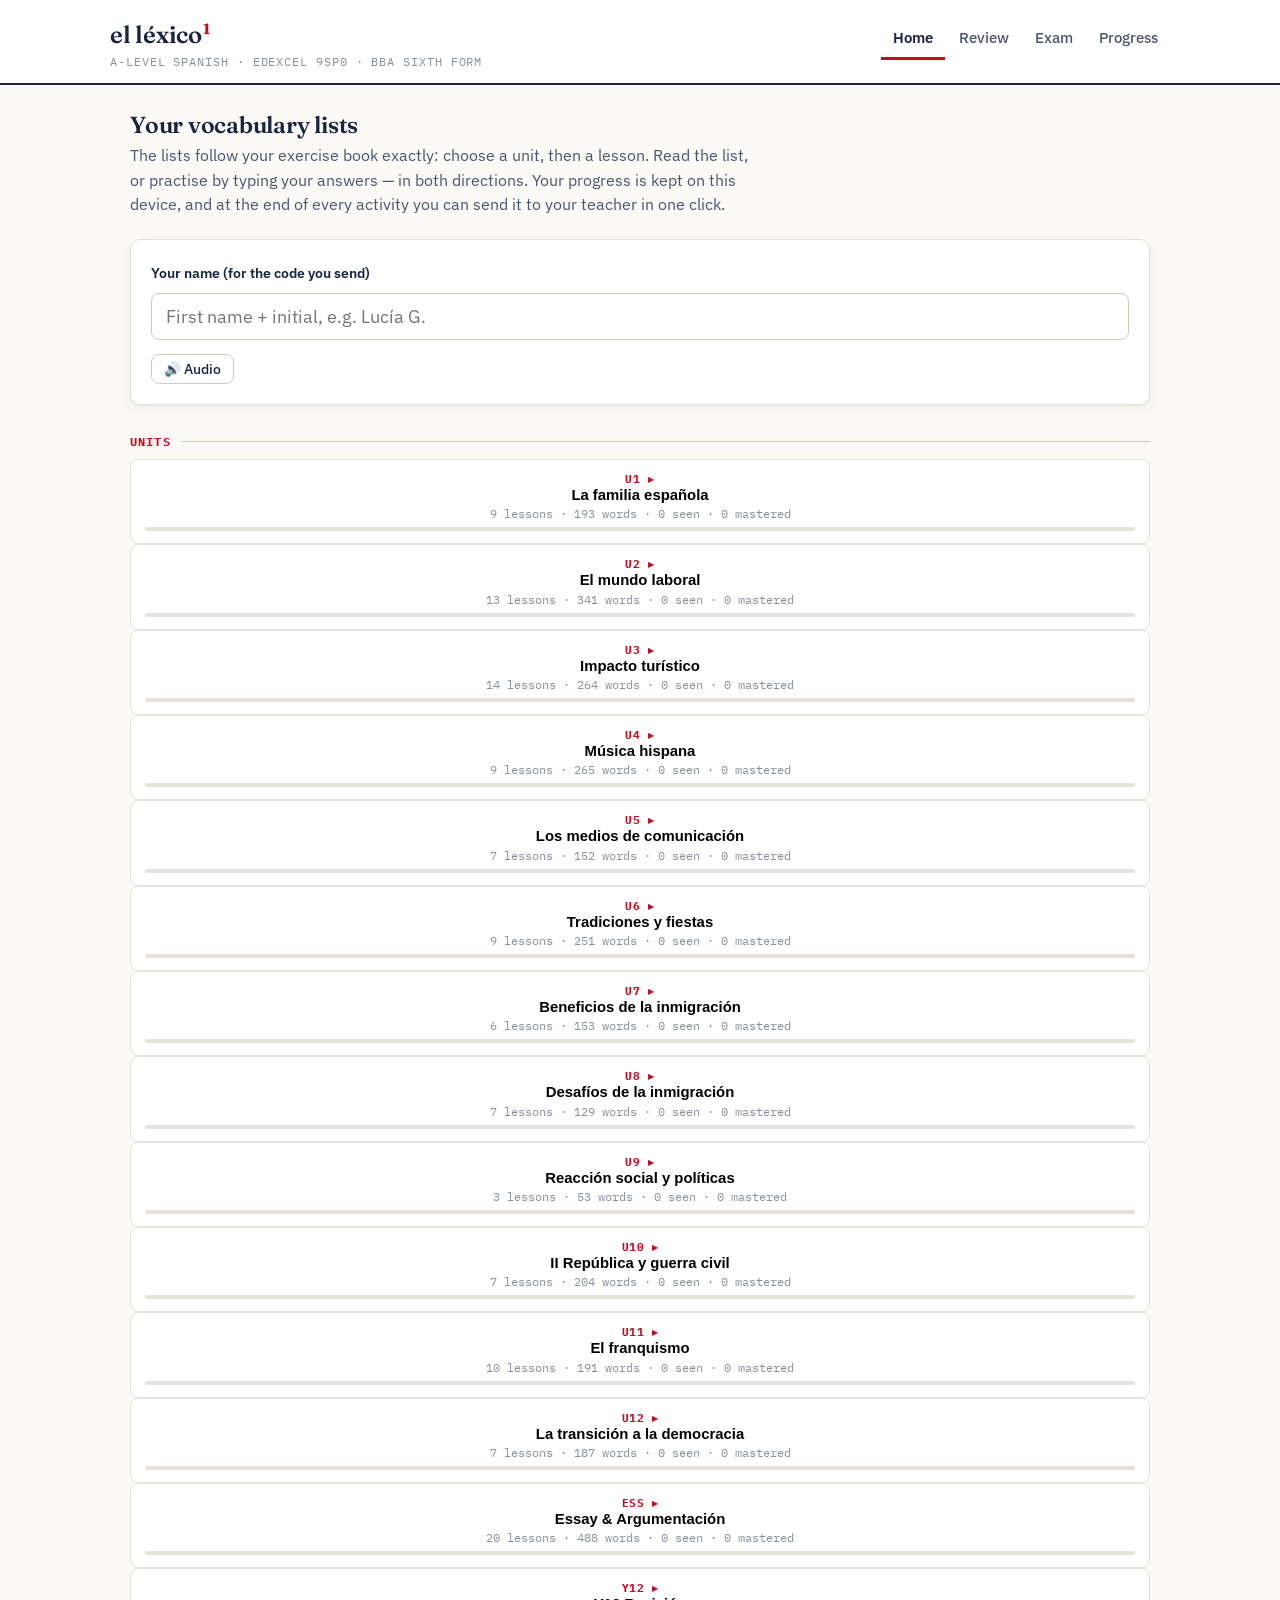
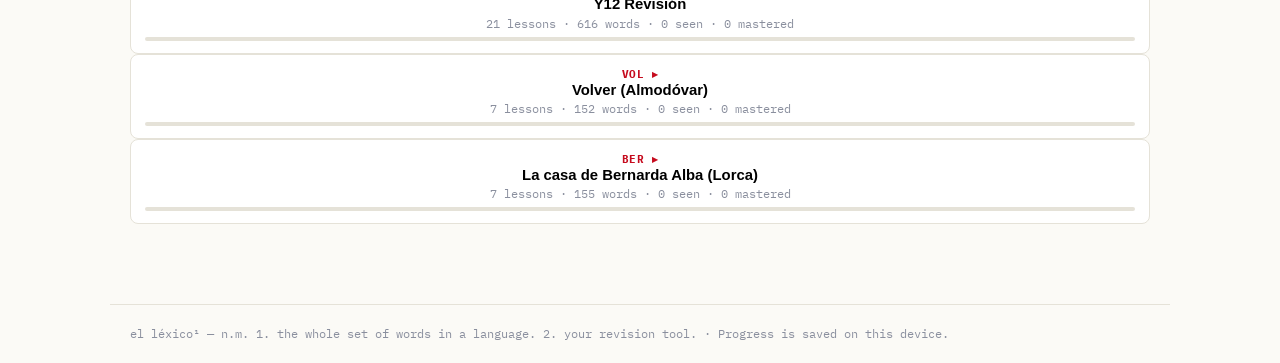
==== index.html @ 32680b87 "Add files via upload" ====
<!DOCTYPE html>
<html lang="en">
<head>
<meta charset="UTF-8">
<meta name="viewport" content="width=device-width, initial-scale=1.0">
<title>El Léxico · A-Level Spanish BBA</title>
<meta name="description" content="A-Level Spanish vocabulary (Edexcel 9SP0): the lists from your exercise book, written answers in both directions, progress you can send to your teacher.">
<link rel="preconnect" href="https://fonts.googleapis.com">
<link rel="preconnect" href="https://fonts.gstatic.com" crossorigin>
<link href="https://fonts.googleapis.com/css2?family=Fraunces:opsz,wght@9..144,400;9..144,600;9..144,700&family=IBM+Plex+Sans:ital,wght@0,400;0,500;0,600;1,400&family=IBM+Plex+Mono:wght@400;700&display=swap" rel="stylesheet">
<link rel="stylesheet" href="style.css">
</head>
<body>
<header class="site">
  <div class="site-inner">
    <div>
      <div class="brand">el léxico<sup>1</sup></div>
      <div class="brand-sub">A-Level Spanish · Edexcel 9SP0 · BBA Sixth Form</div>
    </div>
    <nav class="tabs" aria-label="Main navigation">
      <button id="tab-accueil" aria-selected="true">Home</button>
      <button id="tab-revision" aria-selected="false">Review</button>
      <button id="tab-examen" aria-selected="false">Exam</button>
      <button id="tab-suivi" aria-selected="false">Progress</button>
    </nav>
  </div>
</header>

<div id="sendbar" class="sendbar hidden" role="status"></div>

<main>
  <section id="view-accueil"></section>
  <section id="view-revision" class="hidden"></section>
  <section id="view-examen" class="hidden"></section>
  <section id="view-suivi" class="hidden"></section>
</main>

<footer class="site">
  el léxico¹ — n.m. 1. the whole set of words in a language. 2. your revision tool.
  · Progress is saved on this device.
</footer>

<script src="data/corpus.js"></script>
<script src="data/synonyms.js"></script>
<script src="data/genero.js"></script>
<script src="assignments.js"></script>
<script src="app.js"></script>
</body>
</html>
---- style.css ----
/* Le Lexique — design system
   Direction: French lexicography. Dictionary-entry cards, red homograph
   numerals as the signature, ink blue + Robert red on near-white paper. */

:root{
  --paper:#FBFAF6;
  --card:#FFFFFF;
  --ink:#1A2440;
  --ink-soft:#4A5570;
  --muted:#8A8F9E;
  --rouge:#C60B1E;      /* rojo bandera — numerals, accents */
  --bleu:#2B4C9B;       /* actions, links */
  --bleu-pale:#EDF1FA;
  --vert:#2E7D52;       /* correct */
  --vert-pale:#EAF4EE;
  --rouge-pale:#FBEDEE;
  --line:#E5E2D8;
  --line-strong:#CFCBBD;
  --radius:10px;
  --shadow:0 1px 2px rgba(26,36,64,.06), 0 4px 16px rgba(26,36,64,.05);
  --font-display:"Fraunces", Georgia, serif;
  --font-body:"IBM Plex Sans", system-ui, sans-serif;
  --font-mono:"IBM Plex Mono", ui-monospace, monospace;
}

*{box-sizing:border-box}
html{-webkit-text-size-adjust:100%}
body{
  margin:0; background:var(--paper); color:var(--ink);
  font-family:var(--font-body); font-size:16px; line-height:1.55;
}
:focus-visible{outline:2px solid var(--bleu); outline-offset:2px; border-radius:4px}
@media (prefers-reduced-motion:reduce){
  *,*::before,*::after{animation:none!important; transition:none!important}
}

/* ── the strip that says what the teacher has ──
   It sits under the header on every tab, so the answer to "has my teacher
   seen this?" is never more than a glance away. Amber when something is
   waiting, green when nothing is. */
.sendbar{
  border-bottom:1px solid var(--line-strong);
  background:var(--bleu-pale);
  padding:0 20px;
  font-size:.9rem;
}
.sendbar.hidden{display:none}
.sendbar-inner{
  max-width:1060px; margin:0 auto; padding:9px 0;
  display:flex; align-items:center; gap:12px; flex-wrap:wrap;
}
.sendbar .dot{
  width:9px; height:9px; border-radius:50%; flex:0 0 auto; background:var(--bleu);
}
.sendbar .txt{flex:1; min-width:200px; line-height:1.4}
.sendbar .txt b{font-weight:600}
.sendbar .ago{color:var(--ink-soft)}
.sendbar.waiting{background:#FDF6EC; border-bottom-color:#E4CFA6}
.sendbar.waiting .dot{background:#B07B12}
.sendbar.clear{background:var(--vert-pale); border-bottom-color:#BFD9CB}
.sendbar.clear .dot{background:var(--vert)}
.sendbar .btn{padding:5px 12px; font-size:.85rem}
@media print{.sendbar{display:none}}

/* ── the send panel at the end of an activity ── */
.send-card{margin-top:14px; border-color:var(--bleu)!important}
.send-card .send-what{font-size:.9rem; color:var(--ink-soft); margin:2px 0 0}
.send-card .btn.primary{font-size:1rem; padding:10px 18px}
.send-name{margin-top:10px}

/* ── header ── */
header.site{
  border-bottom:2px solid var(--ink);
  background:var(--card);
  padding:0 20px;
}
.site-inner{max-width:1060px; margin:0 auto; display:flex; align-items:baseline; gap:18px; flex-wrap:wrap; padding:16px 0 12px}
.brand{font-family:var(--font-display); font-weight:600; font-size:1.5rem; letter-spacing:-.01em}
.brand sup{color:var(--rouge); font-size:.62em; font-weight:700; margin-left:1px}
.brand-sub{font-family:var(--font-mono); font-size:.72rem; color:var(--muted); text-transform:uppercase; letter-spacing:.08em}
nav.tabs{display:flex; gap:2px; margin-left:auto; flex-wrap:wrap}
nav.tabs button{
  font-family:var(--font-body); font-size:.92rem; font-weight:500;
  background:none; border:none; border-bottom:3px solid transparent;
  padding:8px 12px 10px; color:var(--ink-soft); cursor:pointer;
}
nav.tabs button:hover{color:var(--ink)}
nav.tabs button[aria-selected="true"]{color:var(--ink); border-bottom-color:var(--rouge); font-weight:600}

main{max-width:1060px; margin:0 auto; padding:26px 20px 80px}

h1,h2,h3{font-family:var(--font-display); font-weight:600; letter-spacing:-.01em; line-height:1.2}
h2{font-size:1.45rem; margin:0 0 4px}
h3{font-size:1.1rem; margin:0 0 6px}
.lede{color:var(--ink-soft); margin:0 0 22px; max-width:62ch}

/* ── generic card ── */
.card{background:var(--card); border:1px solid var(--line); border-radius:var(--radius); box-shadow:var(--shadow); padding:20px}
.grid{display:grid; gap:14px}
@media(min-width:720px){ .grid.cols-2{grid-template-columns:1fr 1fr} .grid.cols-3{grid-template-columns:repeat(3,1fr)} }

/* ── buttons ── */
.btn{
  font-family:var(--font-body); font-size:.95rem; font-weight:600;
  border-radius:8px; border:1.5px solid var(--ink); background:var(--card); color:var(--ink);
  padding:9px 18px; cursor:pointer; transition:background .12s ease;
}
.btn:hover{background:var(--bleu-pale)}
.btn.primary{background:var(--bleu); border-color:var(--bleu); color:#fff}
.btn.primary:hover{background:#233F82}
.btn.ghost{border-color:var(--line-strong); font-weight:500}
.btn.small{padding:5px 12px; font-size:.85rem}
.btn:disabled{opacity:.45; cursor:default}
.btn-row{display:flex; gap:10px; flex-wrap:wrap; margin-top:14px}

/* ── unit picker ── */
.unit-grid{display:grid; gap:10px; grid-template-columns:repeat(auto-fill,minmax(230px,1fr)); margin:14px 0 8px}
.unit-tile{
  display:flex; align-items:flex-start; gap:10px; padding:12px 14px;
  border:1px solid var(--line); border-radius:8px; background:var(--card); cursor:pointer;
  transition:border-color .12s ease;
}
.unit-tile:hover{border-color:var(--bleu)}
.unit-tile.on{border-color:var(--bleu); background:var(--bleu-pale)}
.unit-tile input{margin-top:4px; accent-color:var(--bleu)}
.unit-tile .u-code{font-family:var(--font-mono); font-size:.7rem; color:var(--rouge); font-weight:700; letter-spacing:.05em}
.unit-tile .u-name{font-weight:600; font-size:.93rem; line-height:1.3}
.unit-tile .u-meta{font-size:.78rem; color:var(--muted); font-family:var(--font-mono)}
.unit-tile .u-bar{height:4px; background:var(--line); border-radius:2px; margin-top:6px; overflow:hidden}
.unit-tile .u-bar i{display:block; height:100%; background:var(--vert)}

/* ── dictionary entry (the signature) ── */
.entry{
  background:var(--card); border:1px solid var(--line-strong); border-radius:var(--radius);
  box-shadow:var(--shadow); padding:26px 28px; position:relative;
}
.entry::before{
  content:""; position:absolute; inset:8px; border:1px solid var(--line); border-radius:6px; pointer-events:none;
}
.headword{font-family:var(--font-display); font-size:2rem; font-weight:600}
.headword sup{color:var(--rouge); font-weight:700; font-size:.55em}
.gramm{font-style:italic; color:var(--muted); font-size:.95rem; margin-left:8px}
.entry .ctx{font-size:1.15rem; margin:16px 0 4px; line-height:1.6}
.entry .ctx mark{background:none; color:var(--rouge); font-weight:700}
.entry .ctx .gap{
  display:inline-block; min-width:5.5ch; border-bottom:2px solid var(--rouge);
  color:var(--rouge); font-weight:700; text-align:center; padding:0 4px;
}
.entry-meta{font-family:var(--font-mono); font-size:.72rem; color:var(--muted); letter-spacing:.05em; text-transform:uppercase}

/* ── options ── */
.opts{display:grid; gap:8px; margin-top:18px}
@media(min-width:640px){ .opts.two-col{grid-template-columns:1fr 1fr} }
.opt{
  text-align:left; font-size:1rem; font-family:var(--font-body);
  border:1.5px solid var(--line-strong); border-radius:8px; background:var(--card);
  padding:11px 14px; cursor:pointer; display:flex; gap:10px; align-items:baseline;
  transition:border-color .1s ease, background .1s ease;
}
.opt:hover{border-color:var(--bleu)}
.opt .k{font-family:var(--font-mono); font-size:.72rem; color:var(--muted); min-width:1.2em}
.opt.good{border-color:var(--vert); background:var(--vert-pale)}
.opt.bad{border-color:var(--rouge); background:var(--rouge-pale)}
.opt.dim{opacity:.55}
.opt:disabled{cursor:default}
.opt .tag{margin-left:auto; font-family:var(--font-mono); font-size:.7rem; color:var(--muted)}

/* checkbox variant (select-all) */
.opt.check input{accent-color:var(--bleu)}

/* ── feedback ── */
.feedback{margin-top:14px; padding:12px 14px; border-radius:8px; font-size:.95rem}
.feedback.good{background:var(--vert-pale); border:1px solid var(--vert); color:#1D5A3A}
.feedback.bad{background:var(--rouge-pale); border:1px solid var(--rouge); color:#8A1020}
.feedback.info{background:var(--bleu-pale); border:1px solid var(--bleu); color:#1E3A75}
.feedback .note{display:block; margin-top:6px; font-size:.88rem; color:var(--ink-soft)}

/* ── flashcard ── */
.fc-back{border-top:1px dashed var(--line-strong); margin-top:16px; padding-top:16px}
.fc-answers{font-size:1.25rem; font-weight:600}
.grade-row{display:flex; gap:8px; flex-wrap:wrap; margin-top:16px}
.grade-row .btn{flex:1; min-width:100px}
.g-again{border-color:var(--rouge); color:var(--rouge)}
.g-hard{border-color:#B07B12; color:#8A5F0A}
.g-good{border-color:var(--vert); color:var(--vert)}
.g-easy{border-color:var(--bleu); color:var(--bleu)}

/* typed input */
input.typed{
  font-family:var(--font-body); font-size:1.1rem; width:100%;
  border:1.5px solid var(--line-strong); border-radius:8px; padding:11px 14px; margin-top:16px;
  background:var(--card); color:var(--ink);
}
input.typed:focus{border-color:var(--bleu)}

/* ── session chrome ── */
.session-bar{display:flex; align-items:center; gap:14px; margin-bottom:16px; flex-wrap:wrap}
.progress{flex:1; min-width:140px; height:6px; background:var(--line); border-radius:3px; overflow:hidden}
.progress i{display:block; height:100%; background:var(--bleu); transition:width .25s ease}
.session-count{font-family:var(--font-mono); font-size:.8rem; color:var(--muted)}
.score-pill{font-family:var(--font-mono); font-size:.8rem; padding:3px 10px; border-radius:99px; background:var(--bleu-pale); color:var(--bleu)}

/* ── suivi ── */
table.stats{width:100%; border-collapse:collapse; font-size:.9rem}
table.stats th{
  text-align:left; font-family:var(--font-mono); font-size:.7rem; text-transform:uppercase;
  letter-spacing:.06em; color:var(--muted); border-bottom:2px solid var(--ink); padding:8px 10px;
}
table.stats td{border-bottom:1px solid var(--line); padding:8px 10px; vertical-align:top}
table.stats td.num{font-family:var(--font-mono); text-align:right}
.bar{height:6px; background:var(--line); border-radius:3px; overflow:hidden; min-width:80px}
.bar i{display:block; height:100%; background:var(--vert)}
.bar i.warn{background:#C98A12}
.bar i.low{background:var(--rouge)}
.conf-pair{display:inline-block; background:var(--rouge-pale); border:1px solid var(--rouge); color:#8A1020;
  border-radius:6px; padding:2px 8px; font-size:.82rem; margin:2px 4px 2px 0}
.conf-pair b{font-weight:700}

textarea.code{
  width:100%; min-height:110px; font-family:var(--font-mono); font-size:.78rem;
  border:1.5px solid var(--line-strong); border-radius:8px; padding:10px; background:var(--card); color:var(--ink);
}
.kpi-row{display:grid; gap:12px; grid-template-columns:repeat(auto-fit,minmax(150px,1fr)); margin:16px 0}
.kpi{background:var(--card); border:1px solid var(--line); border-radius:8px; padding:14px 16px}
.kpi .n{font-family:var(--font-display); font-size:1.9rem; font-weight:600; line-height:1}
.kpi .n small{font-size:.5em; color:var(--muted); font-family:var(--font-mono)}
.kpi .l{font-family:var(--font-mono); font-size:.7rem; text-transform:uppercase; letter-spacing:.06em; color:var(--muted); margin-top:4px}

.pill-select{display:flex; gap:6px; flex-wrap:wrap}
.pill-select button{
  border:1.5px solid var(--line-strong); background:var(--card); border-radius:99px;
  padding:6px 14px; font-size:.88rem; cursor:pointer; font-family:var(--font-body); color:var(--ink);
}
.pill-select button.on{border-color:var(--bleu); background:var(--bleu-pale); color:var(--bleu); font-weight:600}

.section-label{
  font-family:var(--font-mono); font-size:.72rem; text-transform:uppercase; letter-spacing:.1em;
  color:var(--rouge); font-weight:700; margin:28px 0 8px; display:flex; align-items:center; gap:10px;
}
.section-label::after{content:""; flex:1; height:1px; background:var(--line-strong)}

.match-cols{display:grid; grid-template-columns:1fr 1fr; gap:10px; margin-top:16px}
.match-cols .opt.sel{border-color:var(--bleu); background:var(--bleu-pale)}
.match-cols .opt.paired{border-color:var(--vert); background:var(--vert-pale); cursor:default}

footer.site{max-width:1060px; margin:0 auto; padding:20px; border-top:1px solid var(--line);
  font-family:var(--font-mono); font-size:.72rem; color:var(--muted)}
.hidden{display:none!important}

/* ── floating accent pad (EN → FR typing) ── */
.accent-pad{
  position:fixed; left:50%; transform:translateX(-50%);
  bottom:max(14px, env(safe-area-inset-bottom));
  display:flex; gap:4px; flex-wrap:wrap; justify-content:center;
  background:var(--card); border:1.5px solid var(--ink); border-radius:12px;
  box-shadow:0 6px 24px rgba(26,36,64,.18);
  padding:8px 10px; z-index:50; max-width:min(96vw, 560px);
}
.accent-pad button{
  font-family:var(--font-display); font-size:1.25rem; line-height:1;
  min-width:38px; padding:8px 6px;
  border:1px solid var(--line-strong); border-radius:8px;
  background:var(--paper); color:var(--ink); cursor:pointer;
}
.accent-pad button:hover{border-color:var(--bleu); background:var(--bleu-pale)}
.accent-pad button:active{background:var(--bleu); color:#fff}
body.pad-on main{padding-bottom:150px}

/* ── speak buttons ── */
button.speak{
  border:1px solid var(--line-strong); background:var(--card); border-radius:8px;
  font-size:1rem; padding:4px 8px; cursor:pointer; vertical-align:middle;
}
button.speak.small{font-size:.8rem; padding:2px 6px}
button.speak:hover{border-color:var(--bleu); background:var(--bleu-pale)}

/* ── print (Liste view as handout) ── */
@media print{
  header.site nav, footer.site, .no-print, .accent-pad, button.speak, .btn{display:none!important}
  body{background:#fff}
  main{padding:0; max-width:none}
  table.stats th{border-bottom:2px solid #000; color:#000}
  table.stats td{border-bottom:1px solid #999}
  h2{font-size:1.2rem}
}
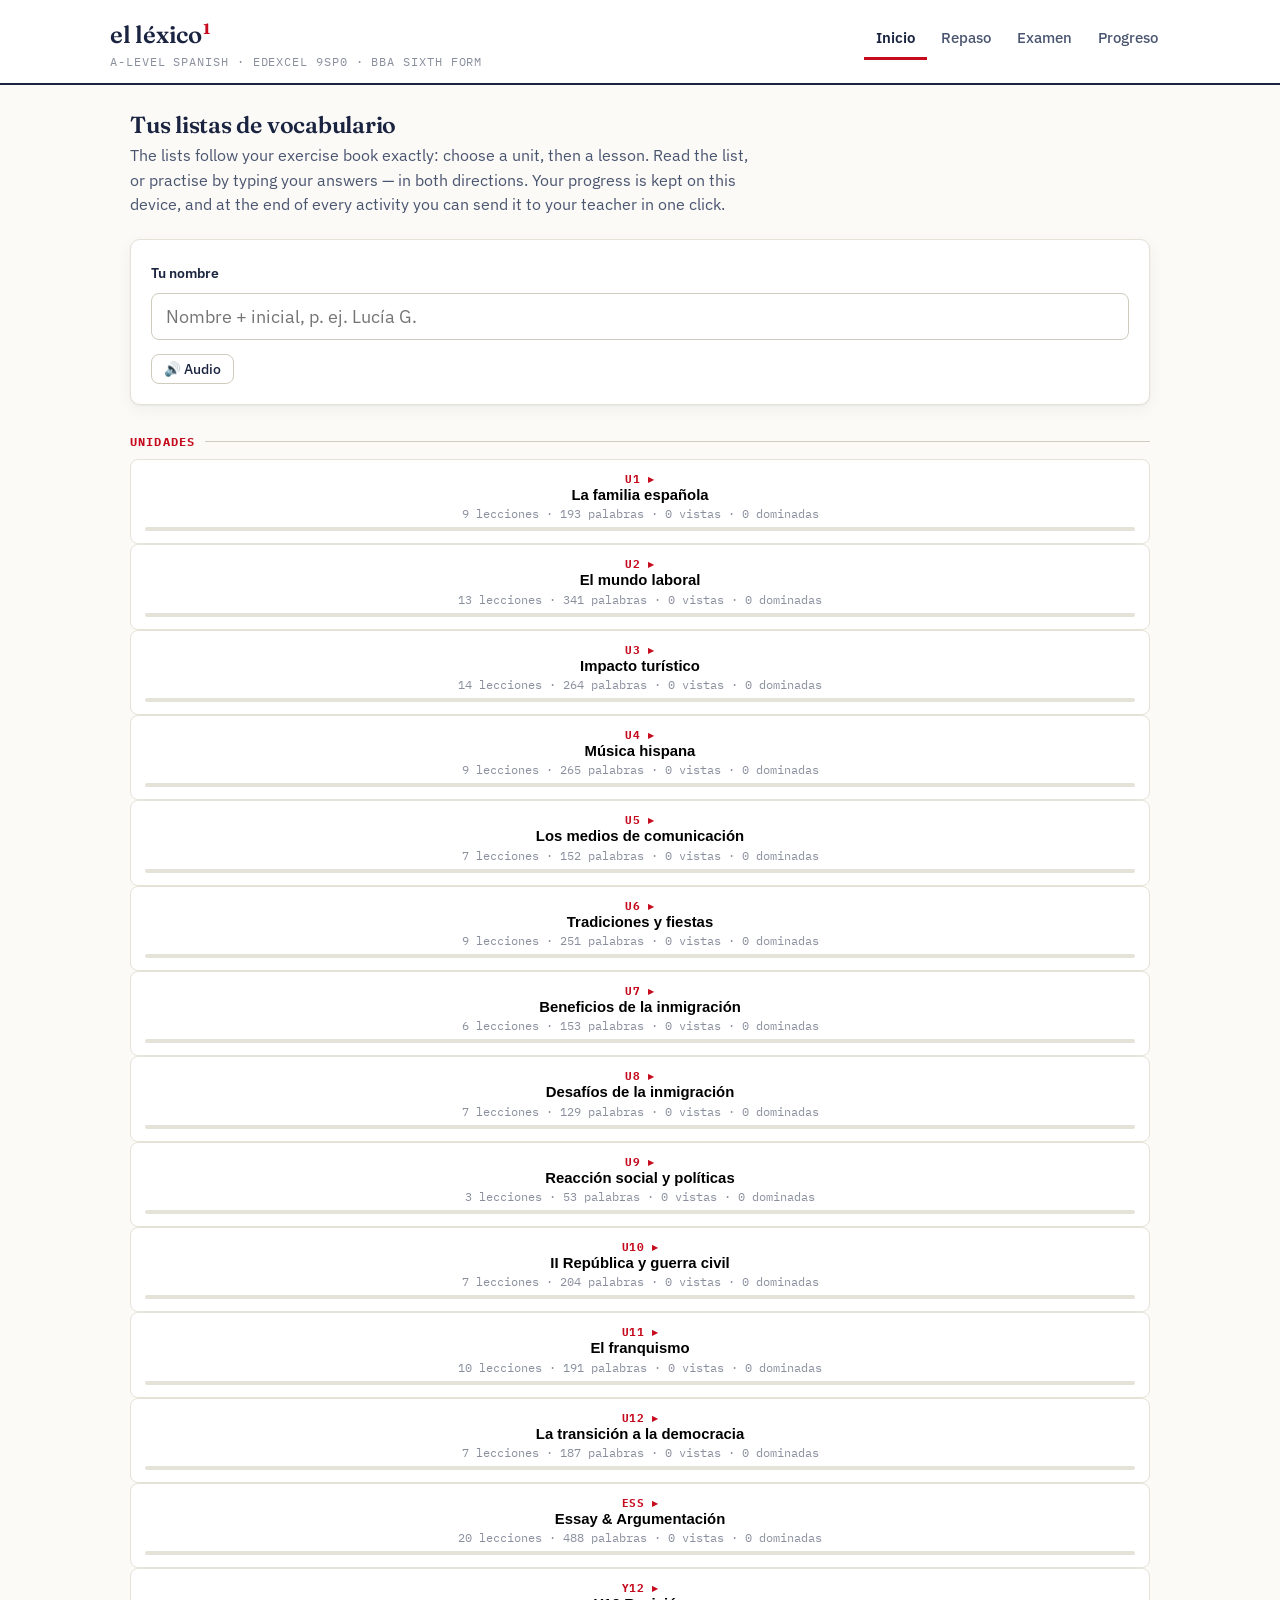
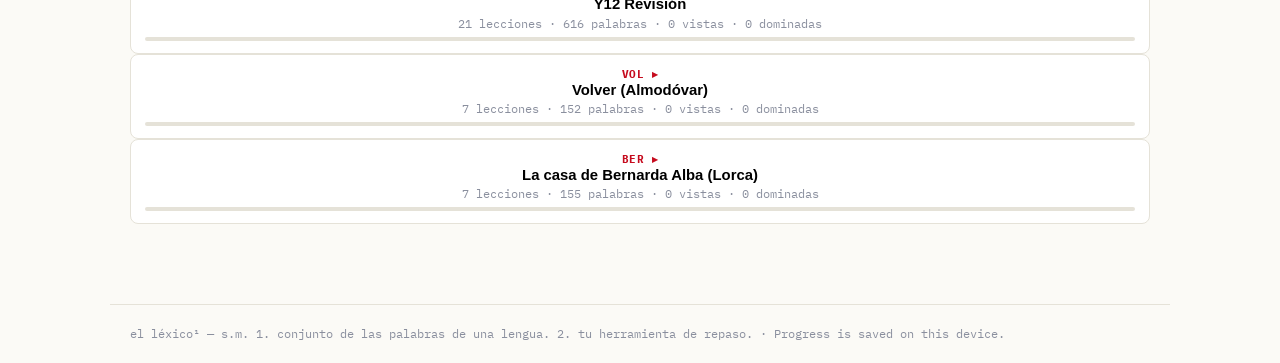
==== commit 684ead1d: "Add files via upload" ====
--- a/index.html
+++ b/index.html
@@ -17,11 +17,11 @@
       <div class="brand">el léxico<sup>1</sup></div>
       <div class="brand-sub">A-Level Spanish · Edexcel 9SP0 · BBA Sixth Form</div>
     </div>
-    <nav class="tabs" aria-label="Main navigation">
-      <button id="tab-accueil" aria-selected="true">Home</button>
-      <button id="tab-revision" aria-selected="false">Review</button>
-      <button id="tab-examen" aria-selected="false">Exam</button>
-      <button id="tab-suivi" aria-selected="false">Progress</button>
+    <nav class="tabs" lang="es" aria-label="Main navigation">
+      <button id="tab-accueil" aria-selected="true">Inicio</button>
+      <button id="tab-revision" aria-selected="false">Repaso</button>
+      <button id="tab-examen" aria-selected="false">Examen</button>
+      <button id="tab-suivi" aria-selected="false">Progreso</button>
     </nav>
   </div>
 </header>
@@ -36,7 +36,7 @@
 </main>
 
 <footer class="site">
-  el léxico¹ — n.m. 1. the whole set of words in a language. 2. your revision tool.
+  <span lang="es">el léxico¹ — s.m. 1. conjunto de las palabras de una lengua. 2. tu herramienta de repaso.</span>
   · Progress is saved on this device.
 </footer>
 
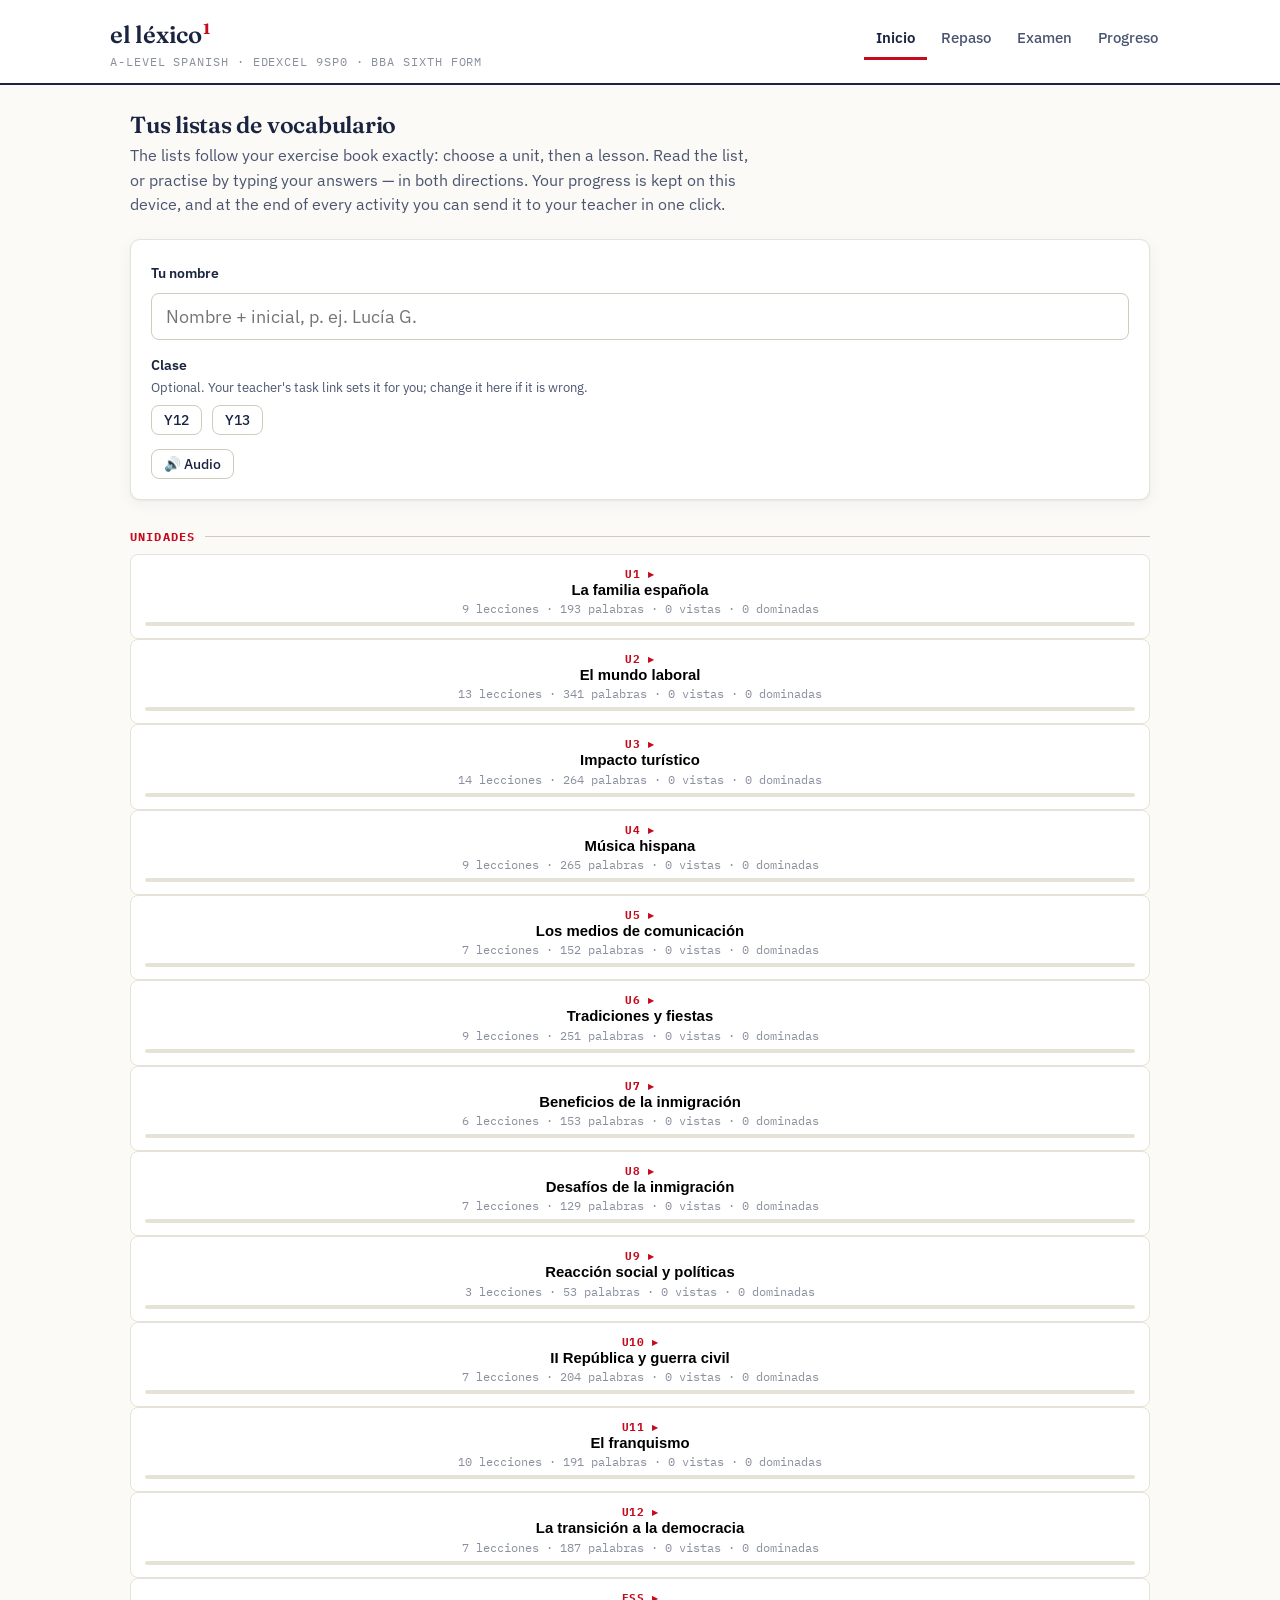
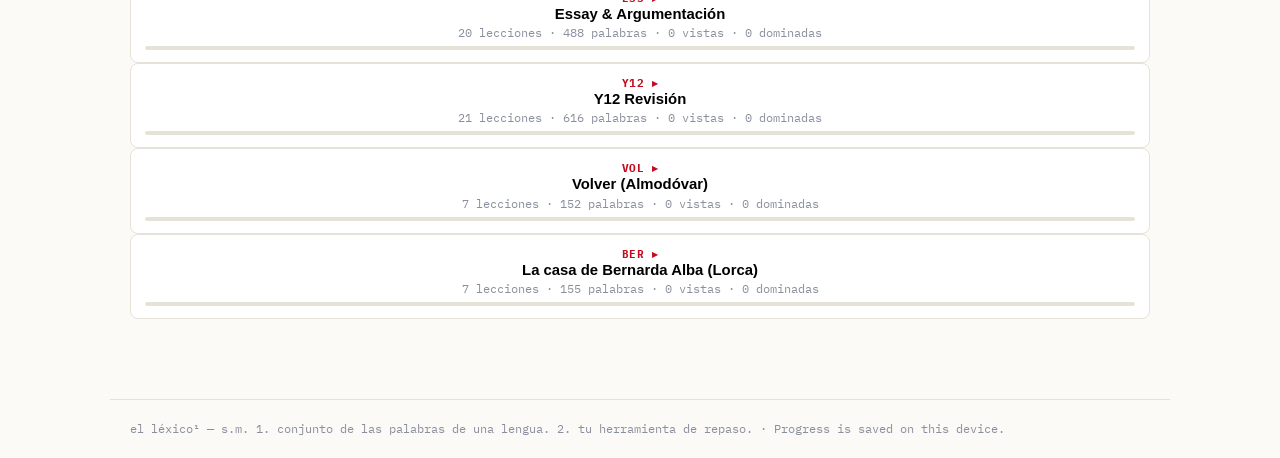
==== commit 9a953480: "Add files via upload" ====
--- a/index.html
+++ b/index.html
@@ -27,6 +27,7 @@
 </header>
 
 <div id="sendbar" class="sendbar hidden" role="status"></div>
+<div id="taskbar" class="sendbar hidden" role="status"></div>
 
 <main>
   <section id="view-accueil"></section>
--- a/style.css
+++ b/style.css
@@ -283,3 +283,9 @@
   table.stats td{border-bottom:1px solid #999}
   h2{font-size:1.2rem}
 }
+
+/* ── the task strip: what is set this week, on every tab ── */
+.sendbar.task{background:var(--bleu-pale); border-bottom-color:#C9D3EA}
+.sendbar.task .dot{background:var(--bleu)}
+.sendbar.task.clear{background:var(--vert-pale); border-bottom-color:#BFD9CB}
+.sendbar.task.clear .dot{background:var(--vert)}
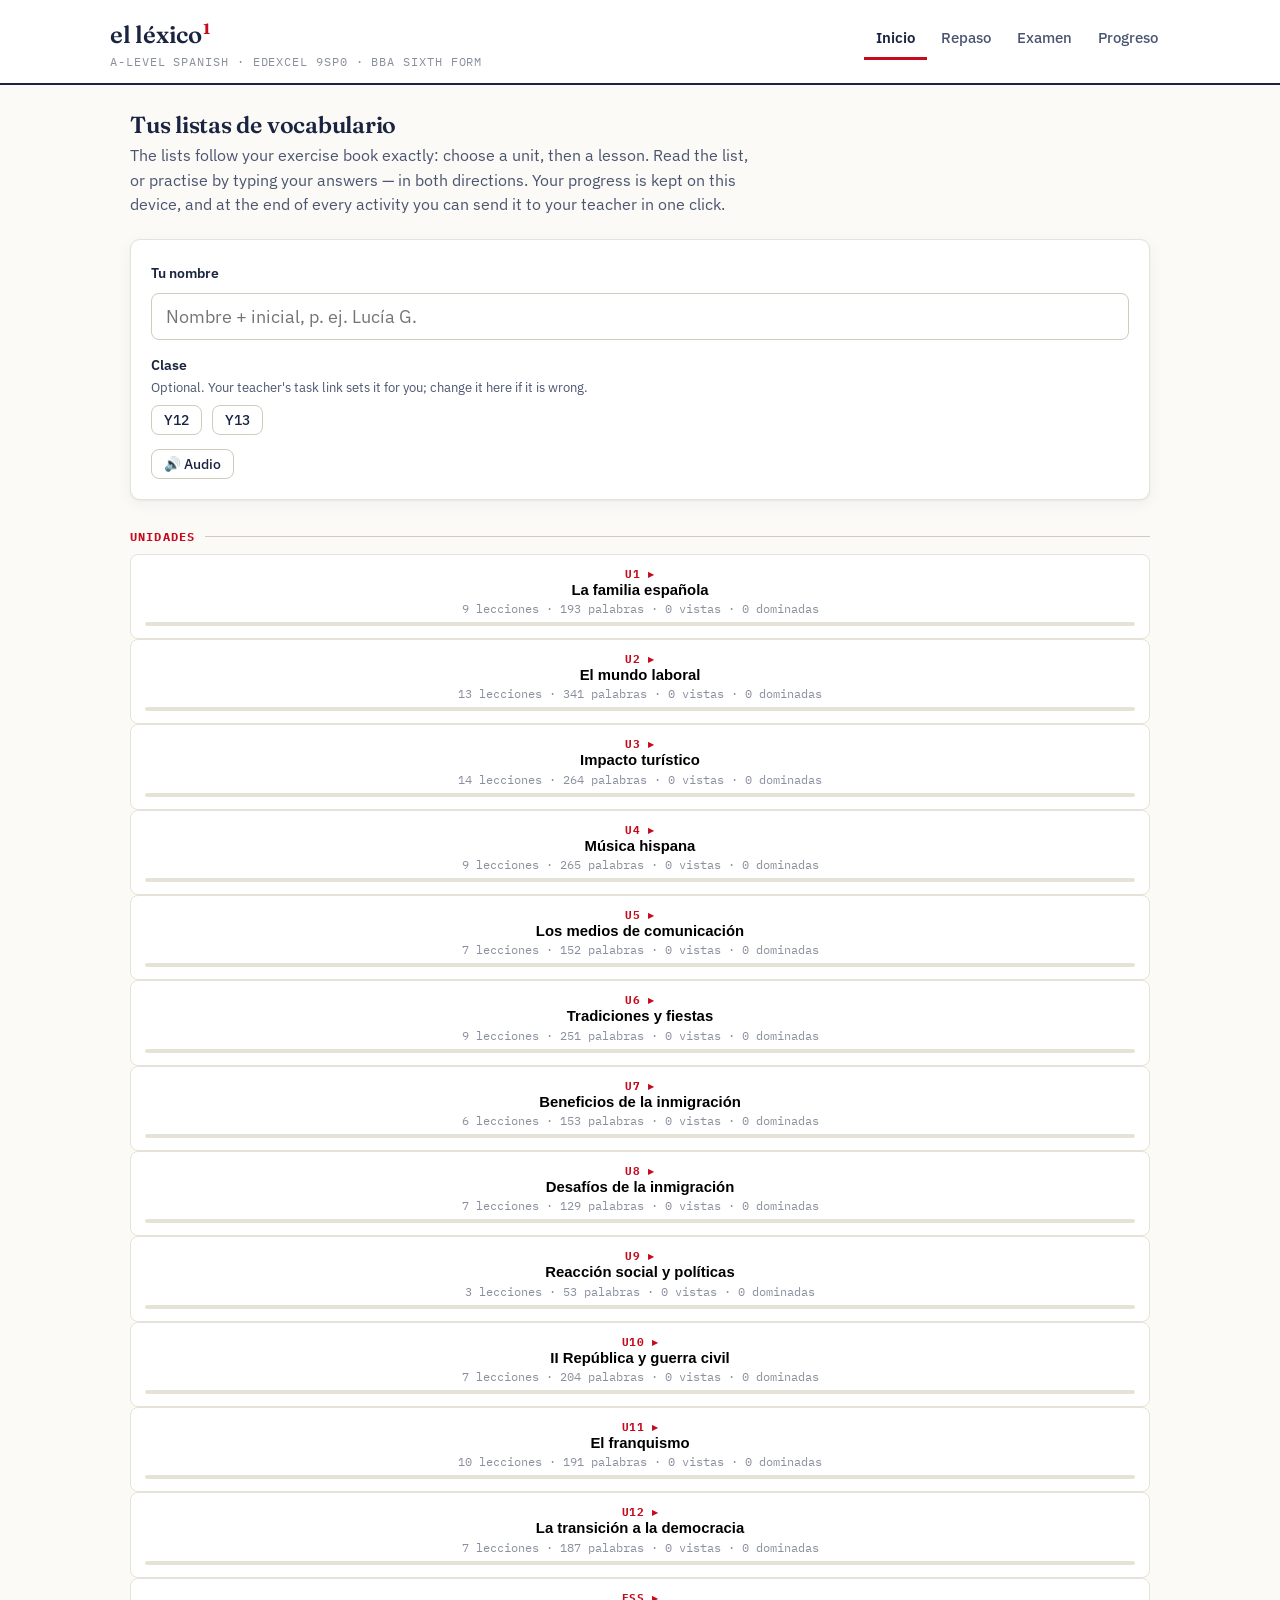
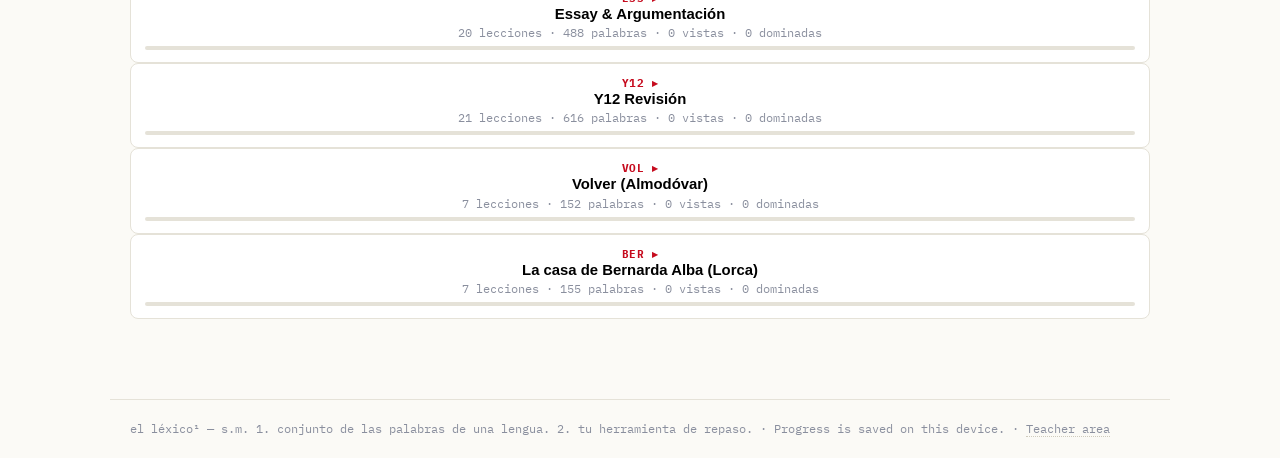
==== commit adb220c2: "Add files via upload" ====
--- a/index.html
+++ b/index.html
@@ -39,6 +39,7 @@
 <footer class="site">
   <span lang="es">el léxico¹ — s.m. 1. conjunto de las palabras de una lengua. 2. tu herramienta de repaso.</span>
   · Progress is saved on this device.
+  · <a href="https://artmemry.github.io/A-Level-French-BBA/teacher.html" class="teacher-link" rel="noopener">Teacher area</a>
 </footer>
 
 <script src="data/corpus.js"></script>
--- a/style.css
+++ b/style.css
@@ -289,3 +289,7 @@
 .sendbar.task .dot{background:var(--bleu)}
 .sendbar.task.clear{background:var(--vert-pale); border-bottom-color:#BFD9CB}
 .sendbar.task.clear .dot{background:var(--vert)}
+
+/* the discreet way in for teachers, at the foot of every page */
+footer.site a.teacher-link{color:var(--muted);text-decoration:none;border-bottom:1px dotted var(--line-strong)}
+footer.site a.teacher-link:hover{color:var(--ink)}
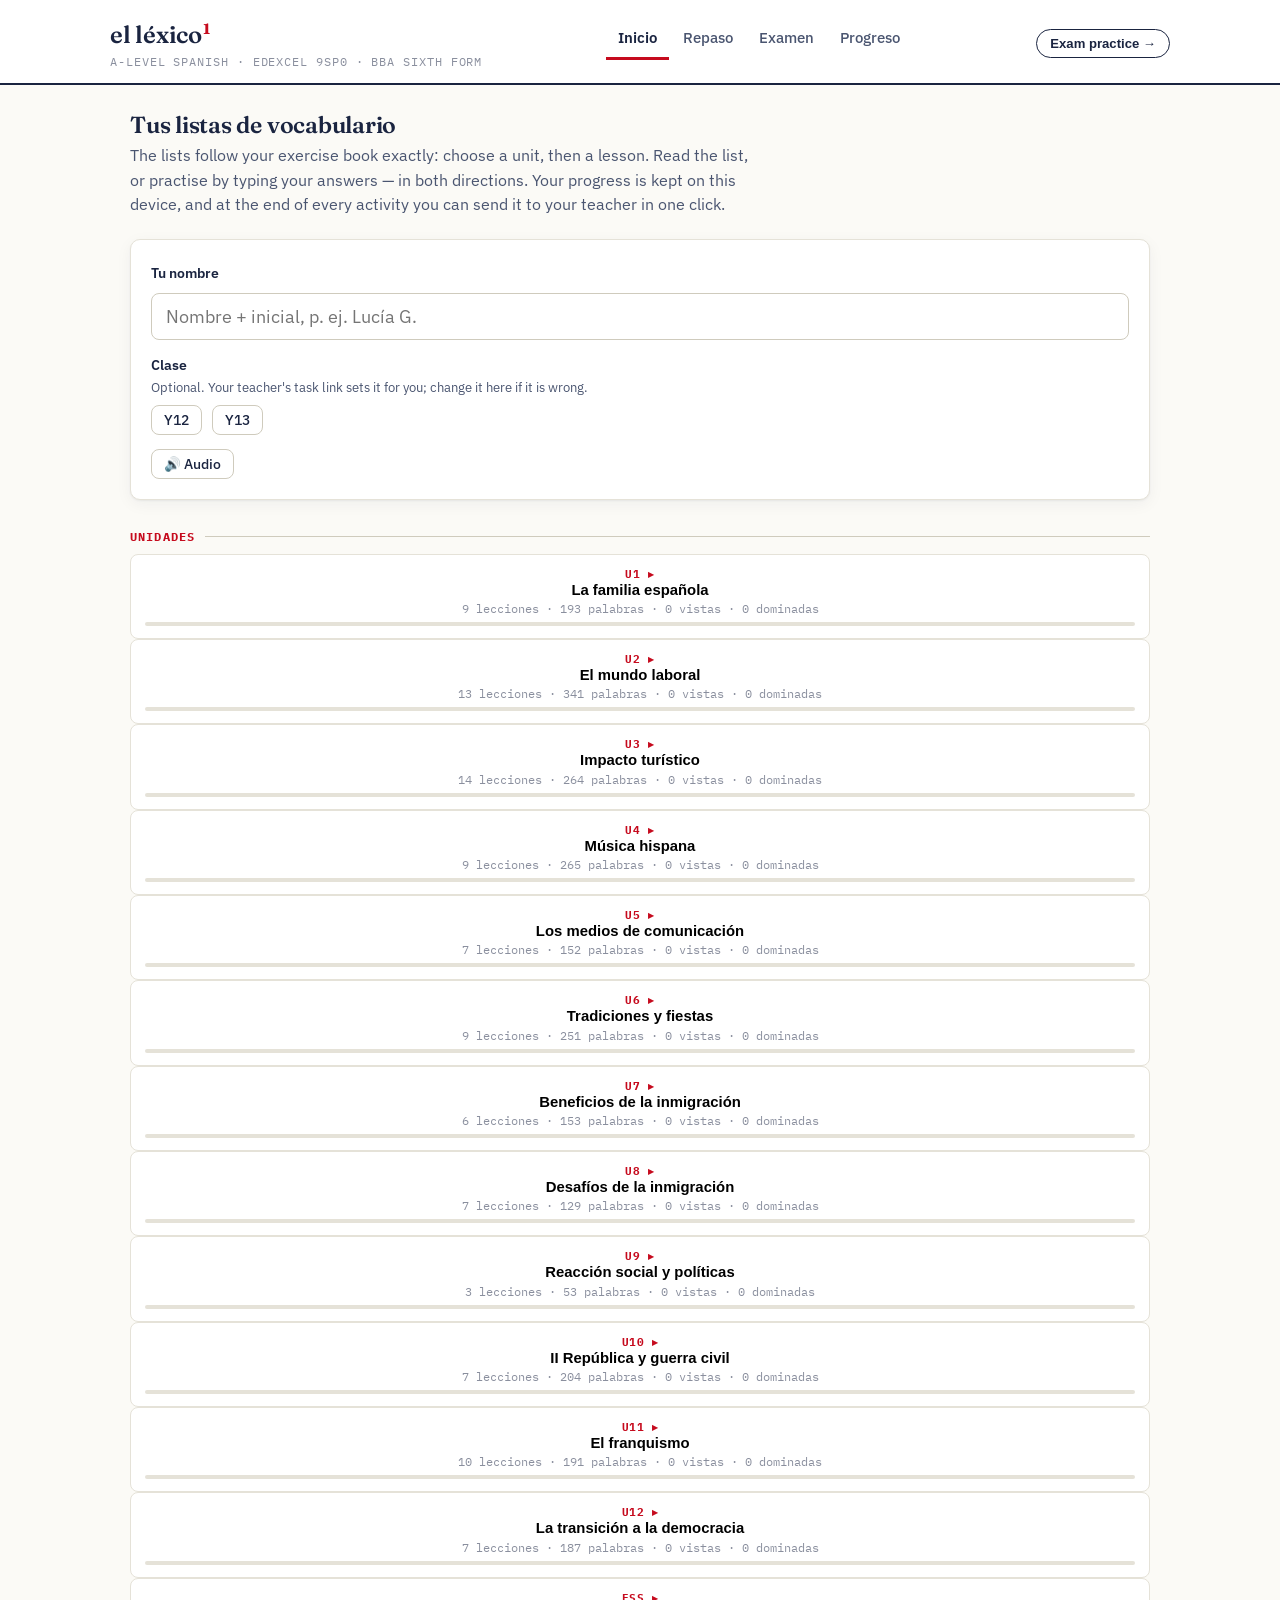
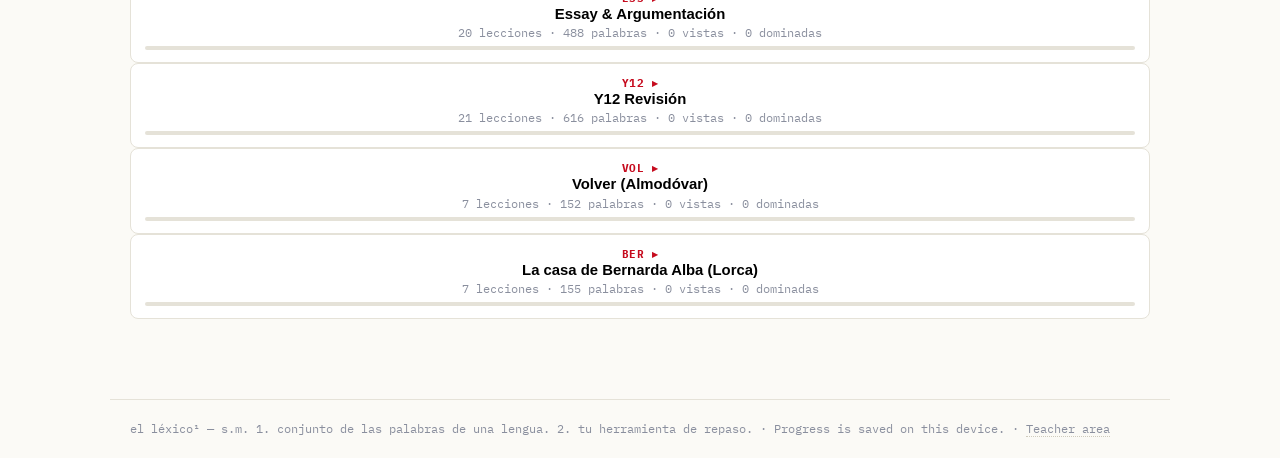
==== commit aab3c07e: "Add files via upload" ====
--- a/index.html
+++ b/index.html
@@ -9,6 +9,7 @@
 <link rel="preconnect" href="https://fonts.gstatic.com" crossorigin>
 <link href="https://fonts.googleapis.com/css2?family=Fraunces:opsz,wght@9..144,400;9..144,600;9..144,700&family=IBM+Plex+Sans:ital,wght@0,400;0,500;0,600;1,400&family=IBM+Plex+Mono:wght@400;700&display=swap" rel="stylesheet">
 <link rel="stylesheet" href="style.css">
+<script src="bba-sequence.js" data-site="lex" data-lang="ES"></script>
 </head>
 <body>
 <header class="site">
@@ -23,6 +24,7 @@
       <button id="tab-examen" aria-selected="false">Examen</button>
       <button id="tab-suivi" aria-selected="false">Progreso</button>
     </nav>
+    <a class="xsite" href="https://artmemry.github.io/A-Level-Spanish-BBA/" style="font:600 .82rem/1.2 -apple-system,BlinkMacSystemFont,'Segoe UI',Roboto,Helvetica,Arial,sans-serif;color:#1A2440;text-decoration:none;border:1.5px solid #1A2440;border-radius:99px;padding:6px 13px;white-space:nowrap;align-self:center;margin-left:auto" title="The A-Level site: reading, translation, essays, grammar and speaking">Exam practice →</a>
   </div>
 </header>
 
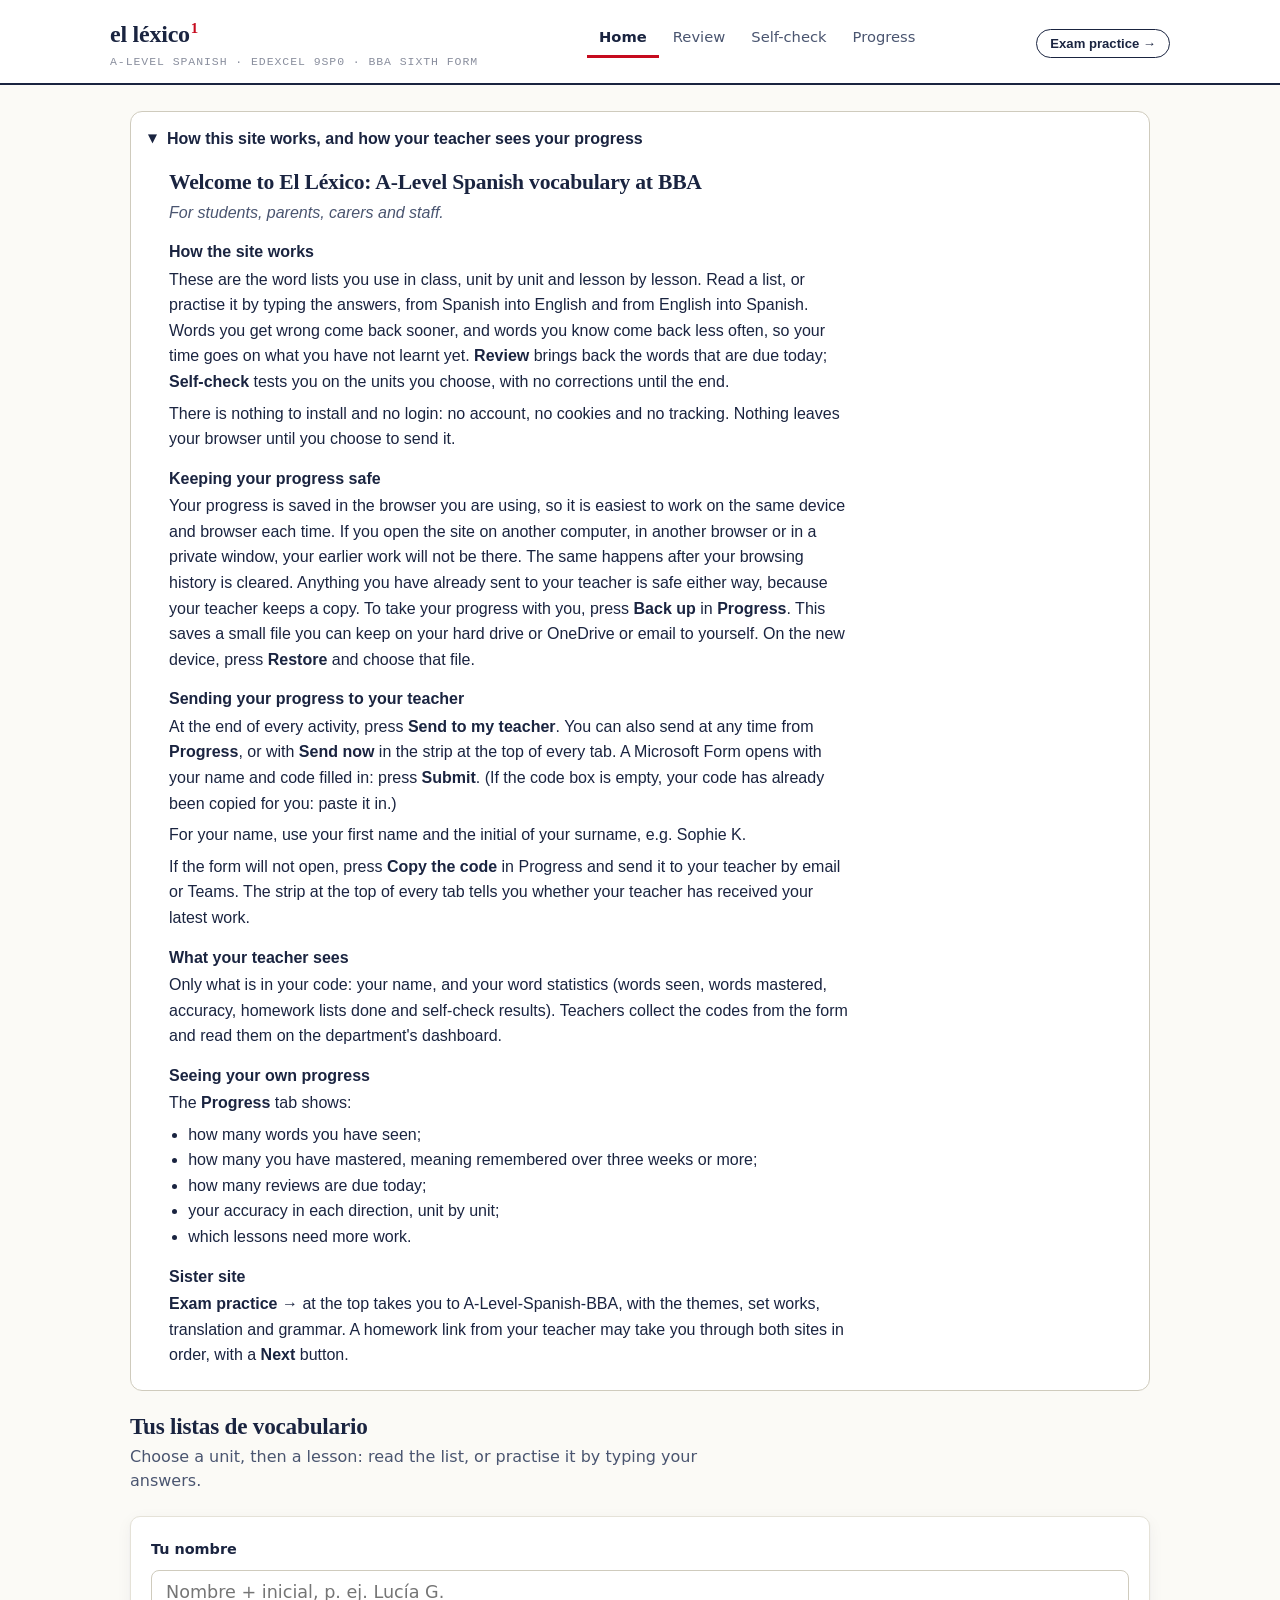
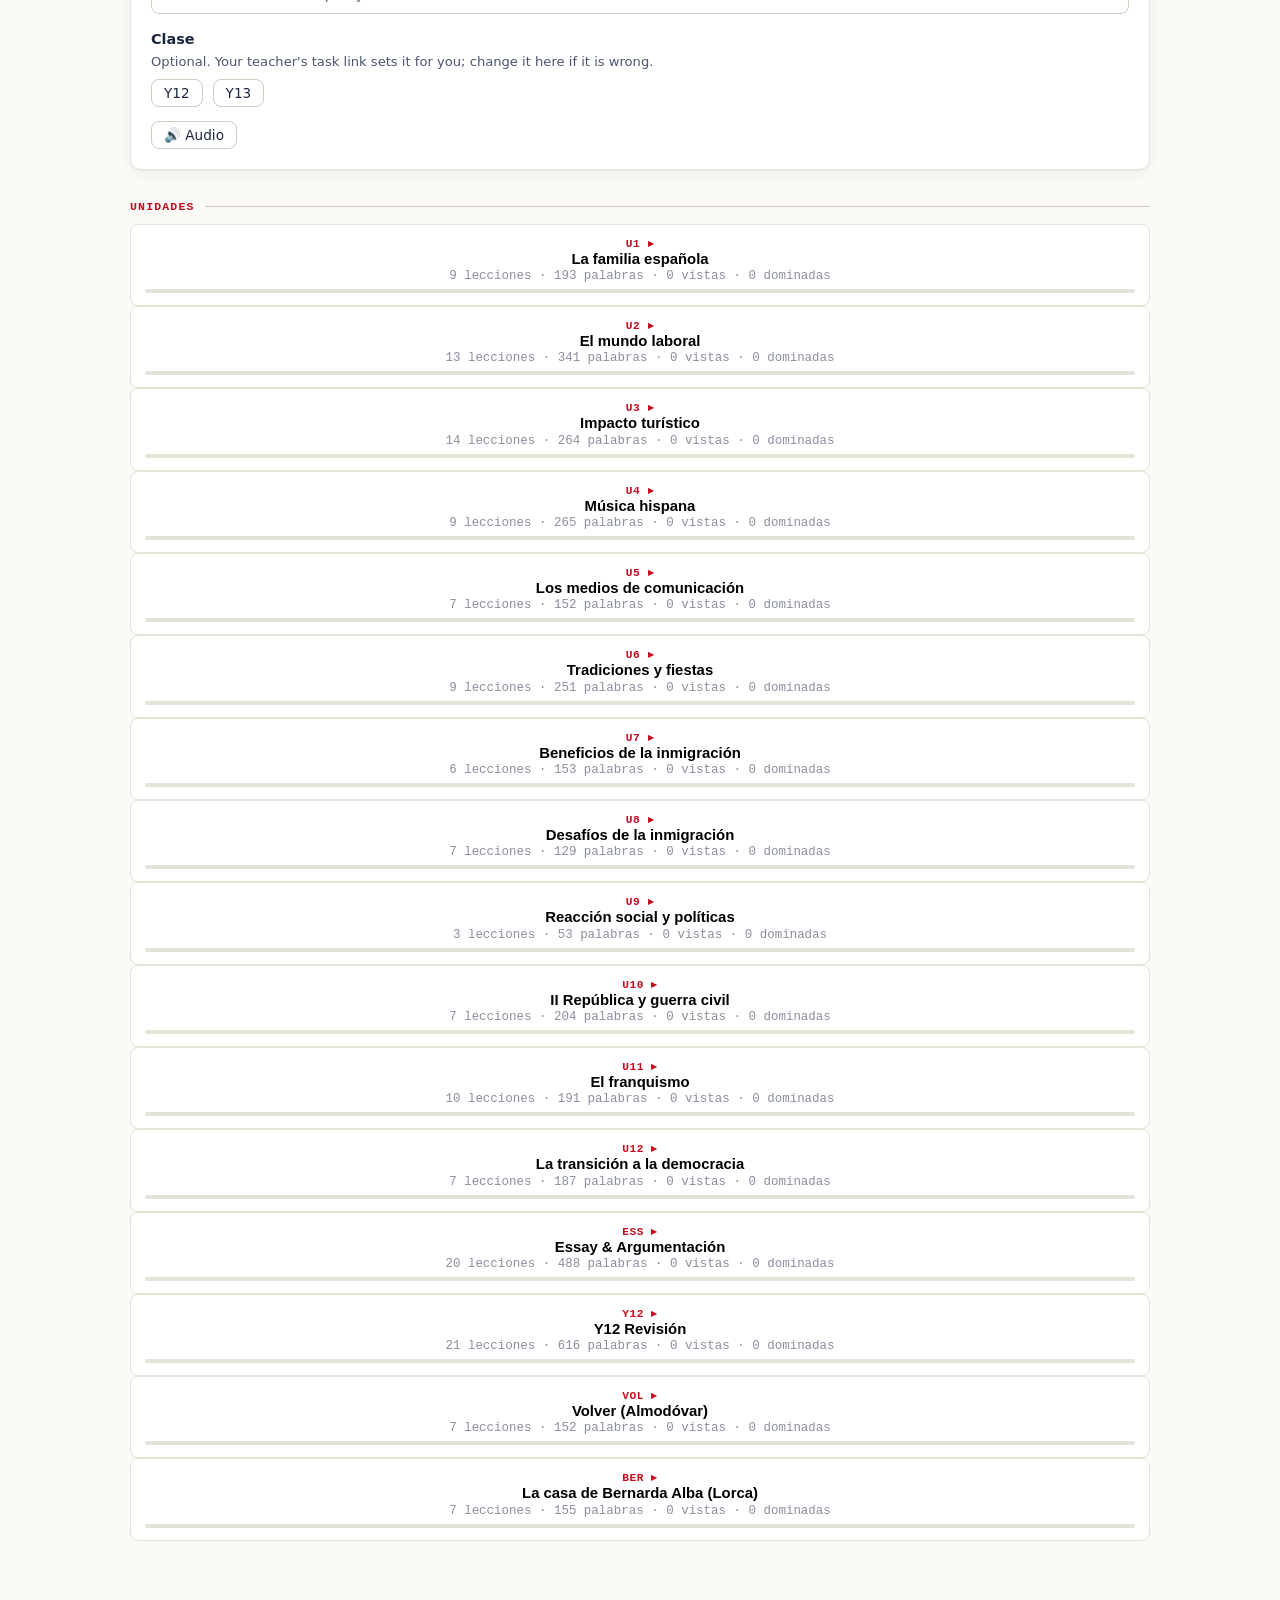
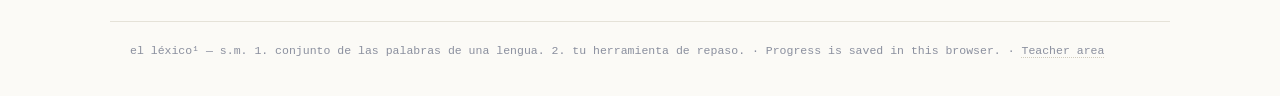
==== commit 2bf1d25d: "Add files via upload" ====
--- a/index.html
+++ b/index.html
@@ -5,11 +5,23 @@
 <meta name="viewport" content="width=device-width, initial-scale=1.0">
 <title>El Léxico · A-Level Spanish BBA</title>
 <meta name="description" content="A-Level Spanish vocabulary (Edexcel 9SP0): the lists from your exercise book, written answers in both directions, progress you can send to your teacher.">
-<link rel="preconnect" href="https://fonts.googleapis.com">
-<link rel="preconnect" href="https://fonts.gstatic.com" crossorigin>
-<link href="https://fonts.googleapis.com/css2?family=Fraunces:opsz,wght@9..144,400;9..144,600;9..144,700&family=IBM+Plex+Sans:ital,wght@0,400;0,500;0,600;1,400&family=IBM+Plex+Mono:wght@400;700&display=swap" rel="stylesheet">
 <link rel="stylesheet" href="style.css">
 <script src="bba-sequence.js" data-site="lex" data-lang="ES"></script>
+<style id="bba-howto-css">
+.howto{margin:0 0 22px;border:1px solid #CFCBBD;border-radius:12px;background:#fff;font:400 1rem/1.6 -apple-system,BlinkMacSystemFont,'Segoe UI',Roboto,Helvetica,Arial,sans-serif;color:#1A2440}
+.howto>summary{cursor:pointer;list-style:none;padding:14px 18px;font-weight:600;display:flex;gap:10px;align-items:baseline}
+.howto>summary::-webkit-details-marker{display:none}
+.howto>summary::before{content:"\25B8";display:inline-block;transition:transform .15s}
+.howto[open]>summary::before{transform:rotate(90deg)}
+.howto .howto-body{padding:0 18px 16px 38px;max-width:46rem}
+.howto h2{font:600 1.35rem/1.3 Georgia,'Times New Roman',serif;margin:2px 0 4px}
+.howto .who{margin:0 0 12px;color:#4A5570;font-style:italic}
+.howto h3{font:600 1rem/1.4 -apple-system,BlinkMacSystemFont,'Segoe UI',Roboto,Helvetica,Arial,sans-serif;margin:16px 0 3px;color:#1A2440;text-transform:none;letter-spacing:0}
+.howto p{margin:0 0 6px}
+.howto ul{margin:4px 0 6px;padding-left:1.2em}
+.howto b.btnname{white-space:nowrap}
+@media(max-width:600px){.howto .howto-body{padding:0 16px 14px 16px}}
+</style>
 </head>
 <body>
 <header class="site">
@@ -18,11 +30,11 @@
       <div class="brand">el léxico<sup>1</sup></div>
       <div class="brand-sub">A-Level Spanish · Edexcel 9SP0 · BBA Sixth Form</div>
     </div>
-    <nav class="tabs" lang="es" aria-label="Main navigation">
-      <button id="tab-accueil" aria-selected="true">Inicio</button>
-      <button id="tab-revision" aria-selected="false">Repaso</button>
-      <button id="tab-examen" aria-selected="false">Examen</button>
-      <button id="tab-suivi" aria-selected="false">Progreso</button>
+    <nav class="tabs" aria-label="Main navigation">
+      <button id="tab-accueil" aria-selected="true">Home</button>
+      <button id="tab-revision" aria-selected="false">Review</button>
+      <button id="tab-examen" aria-selected="false">Self-check</button>
+      <button id="tab-suivi" aria-selected="false">Progress</button>
     </nav>
     <a class="xsite" href="https://artmemry.github.io/A-Level-Spanish-BBA/" style="font:600 .82rem/1.2 -apple-system,BlinkMacSystemFont,'Segoe UI',Roboto,Helvetica,Arial,sans-serif;color:#1A2440;text-decoration:none;border:1.5px solid #1A2440;border-radius:99px;padding:6px 13px;white-space:nowrap;align-self:center;margin-left:auto" title="The A-Level site: reading, translation, essays, grammar and speaking">Exam practice →</a>
   </div>
@@ -32,6 +44,12 @@
 <div id="taskbar" class="sendbar hidden" role="status"></div>
 
 <main>
+<details class="howto" id="bba-howto" data-site="lex-es" lang="en-GB"><summary>How this site works, and how your teacher sees your progress</summary><div class="howto-body"><h2>Welcome to El Léxico: A-Level Spanish vocabulary at BBA</h2><p class="who">For students, parents, carers and staff.</p><h3>How the site works</h3><p>These are the word lists you use in class, unit by unit and lesson by lesson. Read a list, or practise it by typing the answers, from Spanish into English and from English into Spanish. Words you get wrong come back sooner, and words you know come back less often, so your time goes on what you have not learnt yet. <b>Review</b> brings back the words that are due today; <b>Self-check</b> tests you on the units you choose, with no corrections until the end.</p><p>There is nothing to install and no login: no account, no cookies and no tracking. Nothing leaves your browser until you choose to send it.</p><h3>Keeping your progress safe</h3><p>Your progress is saved in the browser you are using, so it is easiest to work on the same device and browser each time. If you open the site on another computer, in another browser or in a private window, your earlier work will not be there. The same happens after your browsing history is cleared. Anything you have already sent to your teacher is safe either way, because your teacher keeps a copy. To take your progress with you, press <b>Back up</b> in <b>Progress</b>. This saves a small file you can keep on your hard drive or OneDrive or email to yourself. On the new device, press <b>Restore</b> and choose that file.</p><h3>Sending your progress to your teacher</h3><p>At the end of every activity, press <b class=btnname>Send to my teacher</b>. You can also send at any time from <b>Progress</b>, or with <b class=btnname>Send now</b> in the strip at the top of every tab. A Microsoft Form opens with your name and code filled in: press <b>Submit</b>. (If the code box is empty, your code has already been copied for you: paste it in.)</p><p>For your name, use your first name and the initial of your surname, e.g. Sophie K.</p><p>If the form will not open, press <b class=btnname>Copy the code</b> in Progress and send it to your teacher by email or Teams. The strip at the top of every tab tells you whether your teacher has received your latest work.</p><h3>What your teacher sees</h3><p>Only what is in your code: your name, and your word statistics (words seen, words mastered, accuracy, homework lists done and self-check results). Teachers collect the codes from the form and read them on the department's dashboard.</p><h3>Seeing your own progress</h3><p>The <b>Progress</b> tab shows:</p><ul><li>how many words you have seen;</li><li>how many you have mastered, meaning remembered over three weeks or more;</li><li>how many reviews are due today;</li><li>your accuracy in each direction, unit by unit;</li><li>which lessons need more work.</li></ul><h3>Sister site</h3><p><b>Exam practice →</b> at the top takes you to A-Level-Spanish-BBA, with the themes, set works, translation and grammar. A homework link from your teacher may take you through both sites in order, with a <b>Next</b> button.</p></div></details>
+<script>
+(function(){var d=document.getElementById("bba-howto"),k="bba-howto-seen:"+d.getAttribute("data-site"),seen=false;
+try{seen=localStorage.getItem(k)==="1"}catch(e){}
+if(!seen){d.open=true;try{localStorage.setItem(k,"1")}catch(e){}}})();
+</script>
   <section id="view-accueil"></section>
   <section id="view-revision" class="hidden"></section>
   <section id="view-examen" class="hidden"></section>
@@ -40,7 +58,7 @@
 
 <footer class="site">
   <span lang="es">el léxico¹ — s.m. 1. conjunto de las palabras de una lengua. 2. tu herramienta de repaso.</span>
-  · Progress is saved on this device.
+  · Progress is saved in this browser.
   · <a href="https://artmemry.github.io/A-Level-French-BBA/teacher.html" class="teacher-link" rel="noopener">Teacher area</a>
 </footer>
 
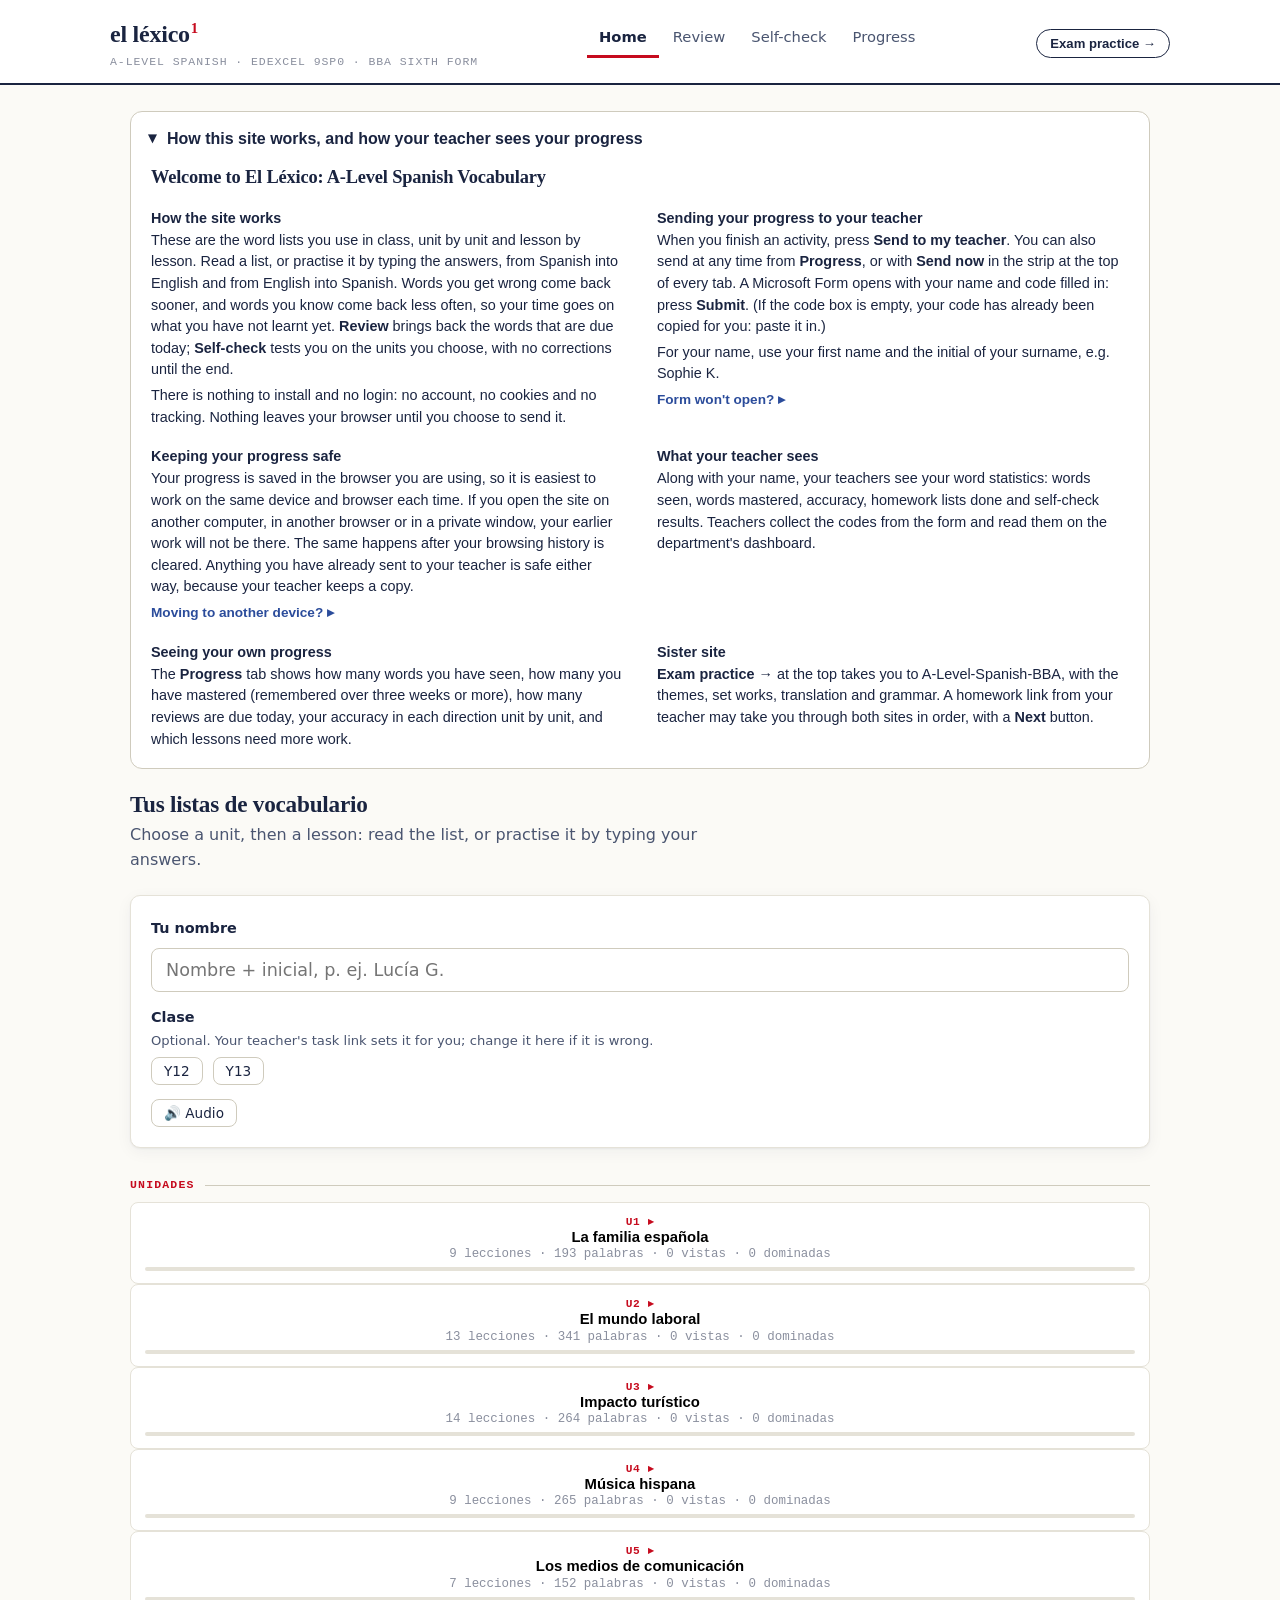
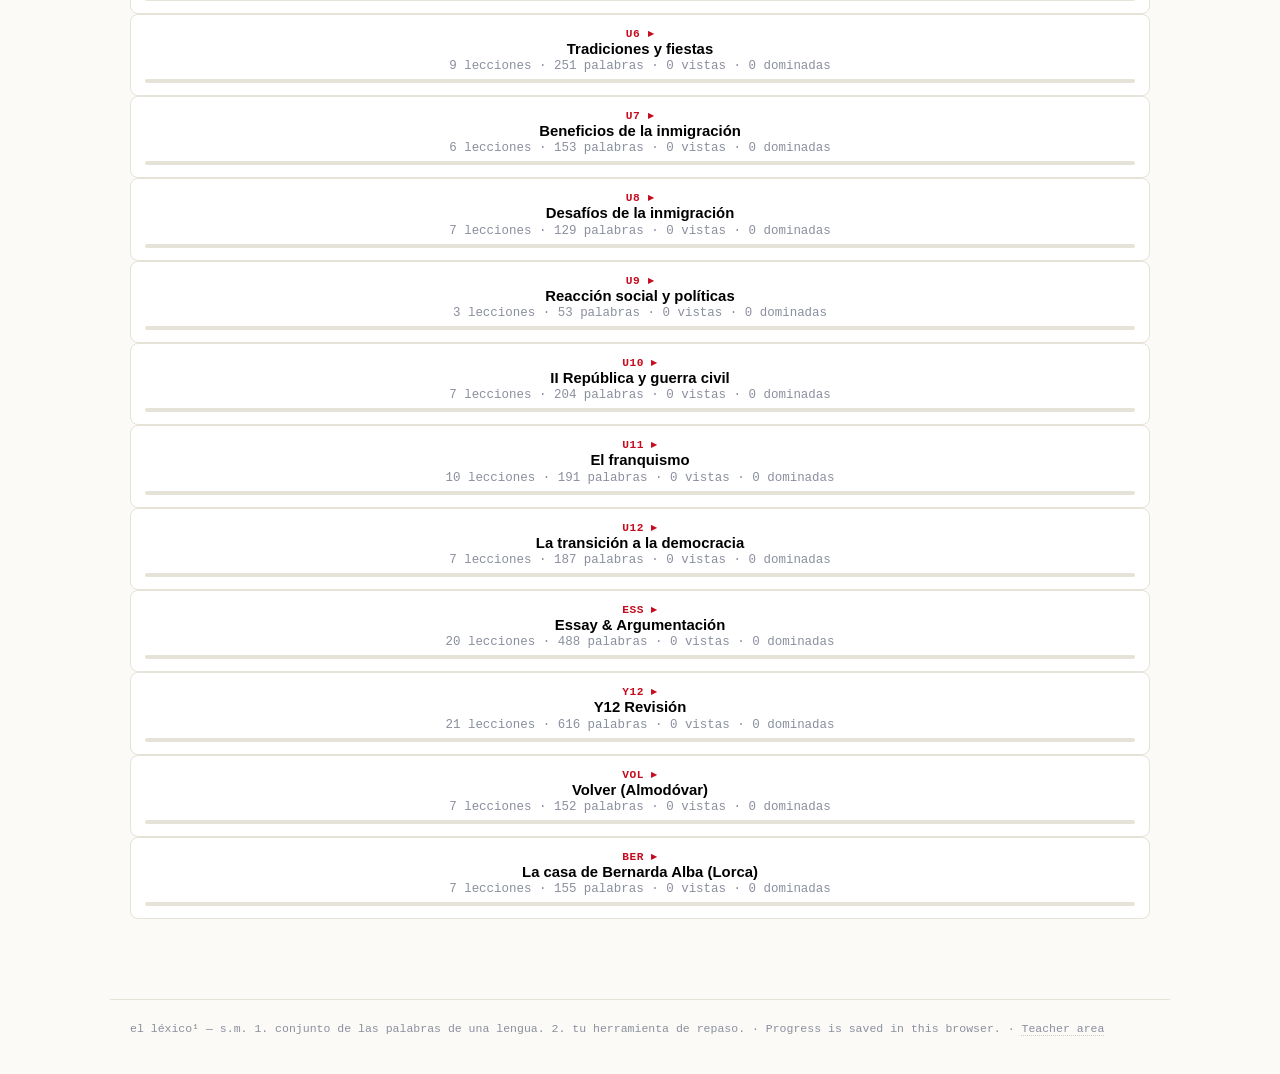
==== commit abc1fa4f: "Add files via upload" ====
--- a/index.html
+++ b/index.html
@@ -22,6 +22,20 @@
 .howto b.btnname{white-space:nowrap}
 @media(max-width:600px){.howto .howto-body{padding:0 16px 14px 16px}}
 </style>
+<style id="bba-howto-compact">
+.howto .howto-body{max-width:none;padding:0 20px 14px 20px;font-size:.9rem;line-height:1.5}
+.howto h2{font-size:1.15rem;margin:0 0 8px}
+.howto .hw-grid{display:grid;grid-template-columns:1fr 1fr;gap:4px 34px}
+.howto .hw h3{font-size:.9rem;margin:10px 0 2px}
+.howto .hw p{margin:0 0 4px}
+.howto details.more{margin:2px 0 4px}
+.howto details.more>summary{cursor:pointer;color:#2B4C9B;font-weight:600;font-size:.85rem;list-style:none;display:inline}
+.howto details.more>summary::-webkit-details-marker{display:none}
+.howto details.more>summary::after{content:" \25B8"}
+.howto details.more[open]>summary::after{content:" \25BE"}
+.howto details.more>p{margin:4px 0 2px;padding:6px 10px;background:#F6F5F0;border-radius:6px;font-size:.85rem}
+@media(max-width:820px){.howto .hw-grid{grid-template-columns:1fr}.howto .howto-body{padding:0 16px 12px}}
+</style>
 </head>
 <body>
 <header class="site">
@@ -44,7 +58,7 @@
 <div id="taskbar" class="sendbar hidden" role="status"></div>
 
 <main>
-<details class="howto" id="bba-howto" data-site="lex-es" lang="en-GB"><summary>How this site works, and how your teacher sees your progress</summary><div class="howto-body"><h2>Welcome to El Léxico: A-Level Spanish vocabulary at BBA</h2><p class="who">For students, parents, carers and staff.</p><h3>How the site works</h3><p>These are the word lists you use in class, unit by unit and lesson by lesson. Read a list, or practise it by typing the answers, from Spanish into English and from English into Spanish. Words you get wrong come back sooner, and words you know come back less often, so your time goes on what you have not learnt yet. <b>Review</b> brings back the words that are due today; <b>Self-check</b> tests you on the units you choose, with no corrections until the end.</p><p>There is nothing to install and no login: no account, no cookies and no tracking. Nothing leaves your browser until you choose to send it.</p><h3>Keeping your progress safe</h3><p>Your progress is saved in the browser you are using, so it is easiest to work on the same device and browser each time. If you open the site on another computer, in another browser or in a private window, your earlier work will not be there. The same happens after your browsing history is cleared. Anything you have already sent to your teacher is safe either way, because your teacher keeps a copy. To take your progress with you, press <b>Back up</b> in <b>Progress</b>. This saves a small file you can keep on your hard drive or OneDrive or email to yourself. On the new device, press <b>Restore</b> and choose that file.</p><h3>Sending your progress to your teacher</h3><p>At the end of every activity, press <b class=btnname>Send to my teacher</b>. You can also send at any time from <b>Progress</b>, or with <b class=btnname>Send now</b> in the strip at the top of every tab. A Microsoft Form opens with your name and code filled in: press <b>Submit</b>. (If the code box is empty, your code has already been copied for you: paste it in.)</p><p>For your name, use your first name and the initial of your surname, e.g. Sophie K.</p><p>If the form will not open, press <b class=btnname>Copy the code</b> in Progress and send it to your teacher by email or Teams. The strip at the top of every tab tells you whether your teacher has received your latest work.</p><h3>What your teacher sees</h3><p>Only what is in your code: your name, and your word statistics (words seen, words mastered, accuracy, homework lists done and self-check results). Teachers collect the codes from the form and read them on the department's dashboard.</p><h3>Seeing your own progress</h3><p>The <b>Progress</b> tab shows:</p><ul><li>how many words you have seen;</li><li>how many you have mastered, meaning remembered over three weeks or more;</li><li>how many reviews are due today;</li><li>your accuracy in each direction, unit by unit;</li><li>which lessons need more work.</li></ul><h3>Sister site</h3><p><b>Exam practice →</b> at the top takes you to A-Level-Spanish-BBA, with the themes, set works, translation and grammar. A homework link from your teacher may take you through both sites in order, with a <b>Next</b> button.</p></div></details>
+<details class="howto" id="bba-howto" data-site="lex-es" lang="en-GB"><summary>How this site works, and how your teacher sees your progress</summary><div class="howto-body"><h2>Welcome to El Léxico: A-Level Spanish Vocabulary</h2><div class="hw-grid"><section class="hw"><h3>How the site works</h3><p>These are the word lists you use in class, unit by unit and lesson by lesson. Read a list, or practise it by typing the answers, from Spanish into English and from English into Spanish. Words you get wrong come back sooner, and words you know come back less often, so your time goes on what you have not learnt yet. <b>Review</b> brings back the words that are due today; <b>Self-check</b> tests you on the units you choose, with no corrections until the end.</p><p>There is nothing to install and no login: no account, no cookies and no tracking. Nothing leaves your browser until you choose to send it.</p></section><section class="hw"><h3>Sending your progress to your teacher</h3><p>When you finish an activity, press <b class=btnname>Send to my teacher</b>. You can also send at any time from <b>Progress</b>, or with <b class=btnname>Send now</b> in the strip at the top of every tab. A Microsoft Form opens with your name and code filled in: press <b>Submit</b>. (If the code box is empty, your code has already been copied for you: paste it in.)</p><p>For your name, use your first name and the initial of your surname, e.g. Sophie K.</p><details class="more"><summary>Form won't open?</summary><p>Press <b class=btnname>Copy the code</b> in Progress and send it to your teacher by email or Teams. The strip at the top of every tab tells you whether your teacher has received your latest work.</p></details></section><section class="hw"><h3>Keeping your progress safe</h3><p>Your progress is saved in the browser you are using, so it is easiest to work on the same device and browser each time. If you open the site on another computer, in another browser or in a private window, your earlier work will not be there. The same happens after your browsing history is cleared. Anything you have already sent to your teacher is safe either way, because your teacher keeps a copy.</p><details class="more"><summary>Moving to another device?</summary><p>To take your progress with you, press <b>Back up</b> in <b>Progress</b>. This saves a small file you can keep on your hard drive or OneDrive or email to yourself. On the new device, press <b>Restore</b> and choose that file.</p></details></section><section class="hw"><h3>What your teacher sees</h3><p>Along with your name, your teachers see your word statistics: words seen, words mastered, accuracy, homework lists done and self-check results. Teachers collect the codes from the form and read them on the department's dashboard.</p></section><section class="hw"><h3>Seeing your own progress</h3><p>The <b>Progress</b> tab shows how many words you have seen, how many you have mastered (remembered over three weeks or more), how many reviews are due today, your accuracy in each direction unit by unit, and which lessons need more work.</p></section><section class="hw"><h3>Sister site</h3><p><b>Exam practice →</b> at the top takes you to A-Level-Spanish-BBA, with the themes, set works, translation and grammar. A homework link from your teacher may take you through both sites in order, with a <b>Next</b> button.</p></section></div></div></details>
 <script>
 (function(){var d=document.getElementById("bba-howto"),k="bba-howto-seen:"+d.getAttribute("data-site"),seen=false;
 try{seen=localStorage.getItem(k)==="1"}catch(e){}
